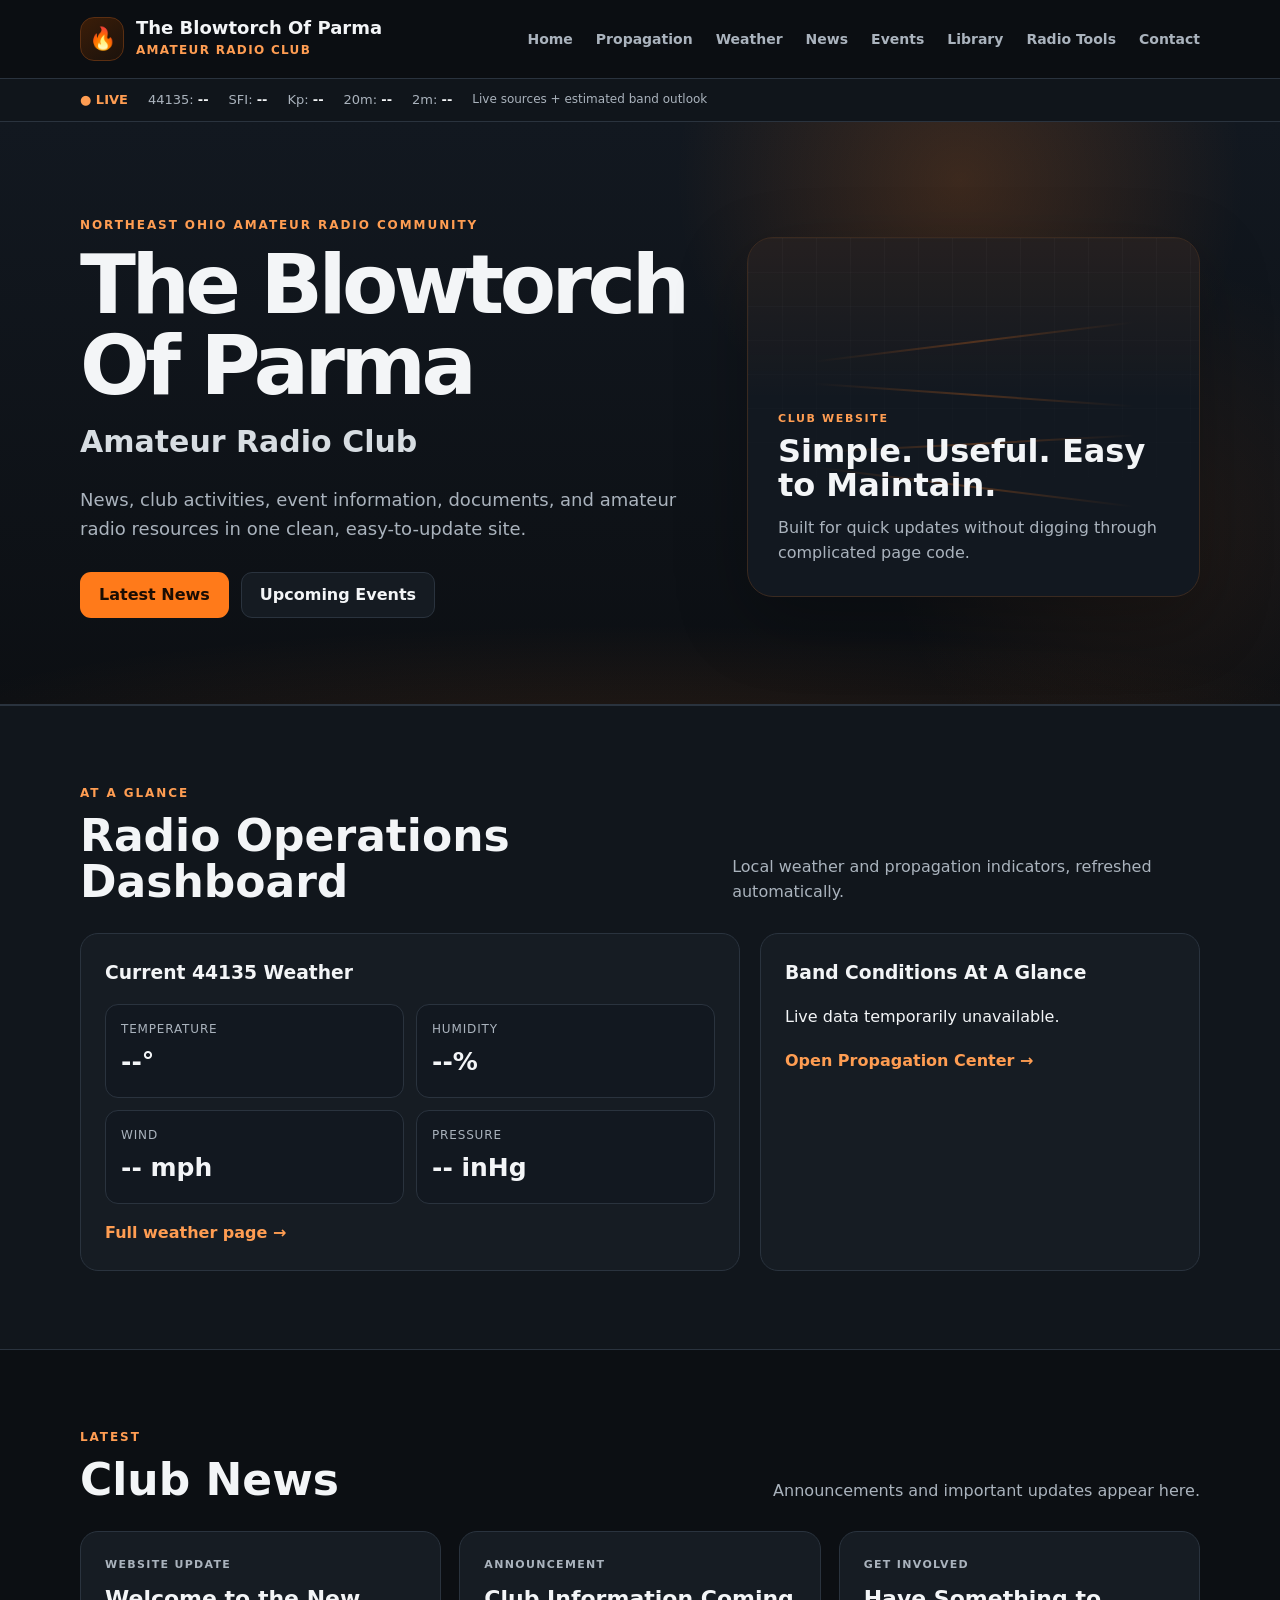
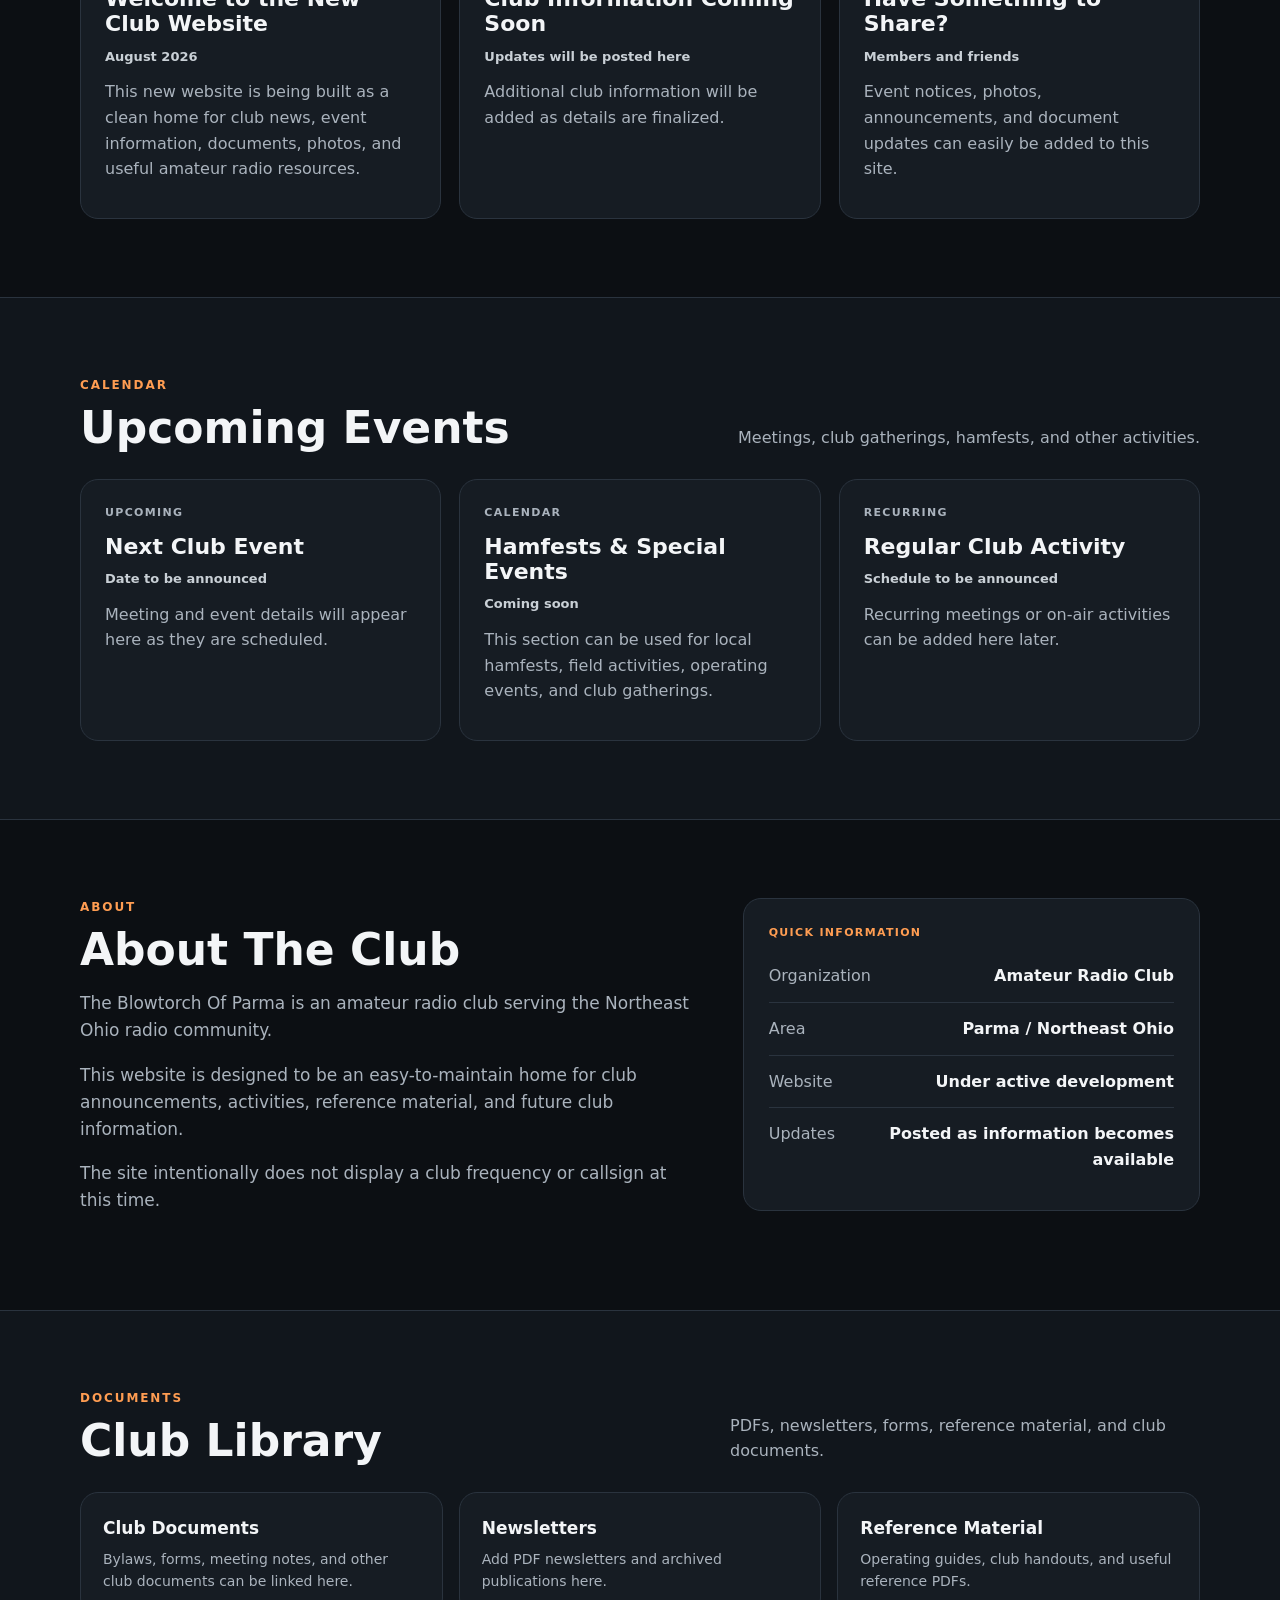
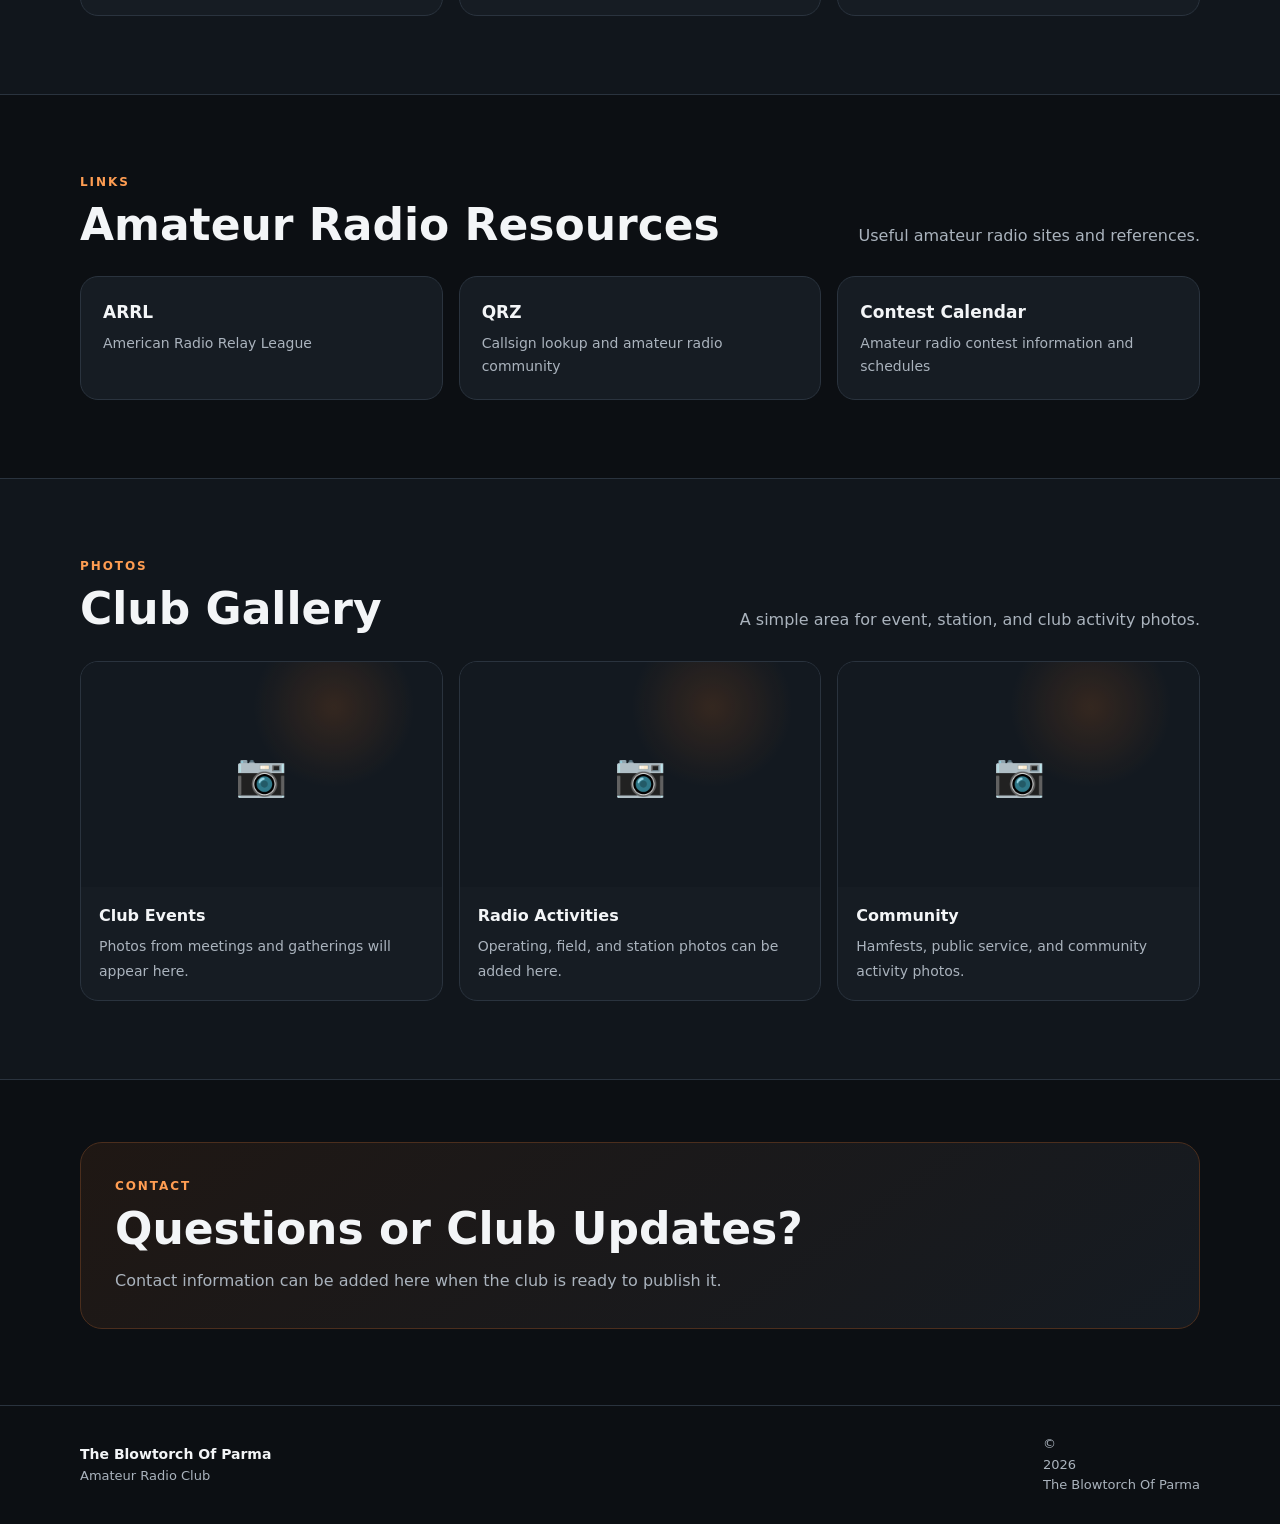
==== index.html @ c7b8f574 "Startup" ====
<!doctype html>
<html lang="en">
<head>
  <meta charset="utf-8">
  <meta name="viewport" content="width=device-width, initial-scale=1">
  <meta name="description" content="The Blowtorch Of Parma - Amateur Radio Club">
  <title>The Blowtorch Of Parma - Amateur Radio Club</title>
  <link rel="stylesheet" href="assets/css/style.css">
</head>
<body>
  <header class="site-header">
    <div class="container header-inner">
      <a class="brand" href="#home" aria-label="The Blowtorch Of Parma home">
        <div class="brand-mark" aria-hidden="true">🔥</div>
        <div class="brand-copy">
          <strong>The Blowtorch Of Parma</strong>
          <span>Amateur Radio Club</span>
        </div>
      </a>

      <button class="nav-toggle" id="navToggle" aria-expanded="false" aria-controls="siteNav">☰</button>

      <nav id="siteNav">
        <a href="index.html">Home</a>
        <a href="solar.html">Propagation</a>
        <a href="weather.html">Weather</a>
        <a href="index.html#news">News</a>
        <a href="index.html#events">Events</a>
        <a href="index.html#library">Library</a>
        <a href="resources.html">Radio Tools</a>
        <a href="index.html#contact">Contact</a>
      </nav>
    </div>
  </header>
  <div class="ops-strip">
    <div class="container ops-strip-inner">
      <span class="ops-live">● LIVE</span>
      <span class="ops-strip-item">44135: <strong id="opsWeather">--</strong></span>
      <span class="ops-strip-item">SFI: <strong id="opsSfi">--</strong></span>
      <span class="ops-strip-item">Kp: <strong id="opsKp">--</strong></span>
      <span class="ops-strip-item">20m: <strong id="ops20">--</strong></span>
      <span class="ops-strip-item">2m: <strong id="ops2m">--</strong></span>
      <span class="ops-strip-item status-small">Live sources + estimated band outlook</span>
    </div>
  </div>

  <main id="home">
    <section class="hero">
      <div class="container hero-grid">
        <div class="hero-copy">
          <p class="eyebrow">Northeast Ohio Amateur Radio Community</p>
          <h1>The Blowtorch Of Parma</h1>
          <p class="hero-subtitle">Amateur Radio Club</p>
          <p class="hero-text">
            News, club activities, event information, documents, and amateur radio resources in one clean, easy-to-update site.
          </p>
          <div class="hero-actions">
            <a class="button primary" href="#news">Latest News</a>
            <a class="button secondary" href="#events">Upcoming Events</a>
          </div>
        </div>

        <div class="hero-panel">
          <div class="signal-lines" aria-hidden="true">
            <span></span><span></span><span></span><span></span>
          </div>
          <div class="hero-panel-content">
            <p class="panel-label">Club Website</p>
            <h2>Simple. Useful. Easy to Maintain.</h2>
            <p>Built for quick updates without digging through complicated page code.</p>
          </div>
        </div>
      </div>
    </section>

    
    <section class="section alt" id="operations">
      <div class="container">
        <div class="section-heading">
          <div><p class="eyebrow">At A Glance</p><h2>Radio Operations Dashboard</h2></div>
          <p class="section-intro">Local weather and propagation indicators, refreshed automatically.</p>
        </div>
        <div class="dashboard-grid">
          <article class="dashboard-panel">
            <h3>Current 44135 Weather</h3>
            <div class="mini-metrics">
              <div class="mini-metric"><span>Temperature</span><strong id="homeTemp">--°</strong></div>
              <div class="mini-metric"><span>Humidity</span><strong id="homeHumidity">--%</strong></div>
              <div class="mini-metric"><span>Wind</span><strong id="homeWind">-- mph</strong></div>
              <div class="mini-metric"><span>Pressure</span><strong id="homePressure">-- inHg</strong></div>
            </div>
            <p style="margin:16px 0 0"><a class="text-link" href="weather.html">Full weather page →</a></p>
          </article>
          <article class="dashboard-panel">
            <h3>Band Conditions At A Glance</h3>
            <div id="homeBandSummary" class="band-summary"><span class="loading">Loading propagation estimate…</span></div>
            <p style="margin:18px 0 0"><a class="text-link" href="solar.html">Open Propagation Center →</a></p>
          </article>
        </div>
      </div>
    </section>

    <section class="section" id="news">
      <div class="container">
        <div class="section-heading">
          <div>
            <p class="eyebrow">Latest</p>
            <h2>Club News</h2>
          </div>
          <p class="section-intro">Announcements and important updates appear here.</p>
        </div>
        <div id="newsGrid" class="card-grid"></div>
      </div>
    </section>

    <section class="section alt" id="events">
      <div class="container">
        <div class="section-heading">
          <div>
            <p class="eyebrow">Calendar</p>
            <h2>Upcoming Events</h2>
          </div>
          <p class="section-intro">Meetings, club gatherings, hamfests, and other activities.</p>
        </div>
        <div id="eventsGrid" class="card-grid"></div>
      </div>
    </section>

    <section class="section" id="about">
      <div class="container">
        <div class="split">
          <div>
            <p class="eyebrow">About</p>
            <h2>About The Club</h2>
            <div id="aboutText" class="prose"></div>
          </div>

          <aside class="info-card">
            <p class="card-kicker">Quick Information</p>
            <div id="quickInfo"></div>
          </aside>
        </div>
      </div>
    </section>

    <section class="section alt" id="library">
      <div class="container">
        <div class="section-heading">
          <div>
            <p class="eyebrow">Documents</p>
            <h2>Club Library</h2>
          </div>
          <p class="section-intro">PDFs, newsletters, forms, reference material, and club documents.</p>
        </div>
        <div id="libraryGrid" class="resource-grid"></div>
      </div>
    </section>

    <section class="section" id="resources">
      <div class="container">
        <div class="section-heading">
          <div>
            <p class="eyebrow">Links</p>
            <h2>Amateur Radio Resources</h2>
          </div>
          <p class="section-intro">Useful amateur radio sites and references.</p>
        </div>
        <div id="resourcesGrid" class="resource-grid"></div>
      </div>
    </section>

    <section class="section alt" id="gallery">
      <div class="container">
        <div class="section-heading">
          <div>
            <p class="eyebrow">Photos</p>
            <h2>Club Gallery</h2>
          </div>
          <p class="section-intro">A simple area for event, station, and club activity photos.</p>
        </div>
        <div id="galleryGrid" class="gallery-grid"></div>
      </div>
    </section>

    <section class="section contact-section" id="contact">
      <div class="container contact-card">
        <div>
          <p class="eyebrow">Contact</p>
          <h2>Questions or Club Updates?</h2>
          <p id="contactText">Contact information can be added here when you're ready.</p>
        </div>
        <a id="contactButton" class="button primary hidden" href="#">Email The Club</a>
      </div>
    </section>
  </main>

  <footer>
    <div class="container footer-inner">
      <div>
        <strong>The Blowtorch Of Parma</strong>
        <span>Amateur Radio Club</span>
      </div>
      <div>© <span id="year"></span> The Blowtorch Of Parma</div>
    </div>
  </footer>

  <script src="assets/js/live-data.js"></script>
  <script src="content/site-data.js"></script>
  <script src="assets/js/app.js"></script>

<script>
async function loadHomeOps(){
  try{
    const [w,s]=await Promise.all([BLOWTORCH_LIVE.getWeather(),BLOWTORCH_LIVE.getSolar()]);
    const c=w.current||{};
    const f=v=>Number.isFinite(Number(v))?Math.round(Number(v)):"--";
    const pressure=Number(c.surface_pressure);
    document.getElementById("homeTemp").textContent=f(c.temperature_2m)+"°";
    document.getElementById("homeHumidity").textContent=f(c.relative_humidity_2m)+"%";
    document.getElementById("homeWind").textContent=f(c.wind_speed_10m)+" mph";
    document.getElementById("homePressure").textContent=Number.isFinite(pressure)?(pressure*0.0295299830714).toFixed(2)+" inHg":"--";
    document.getElementById("opsWeather").textContent=f(c.temperature_2m)+"°F";
    document.getElementById("opsSfi").textContent=s.sfi!==null?Math.round(s.sfi):"--";
    document.getElementById("opsKp").textContent=s.kp!==null?Number(s.kp).toFixed(1):"--";

    const hf=BLOWTORCH_LIVE.hfBands(s,w);
    const vhf=BLOWTORCH_LIVE.vhfBands(s,w);
    const chosen=[...hf.filter(x=>["80m","40m","20m","10m","6m"].includes(x.band)),
                  ...vhf.filter(x=>["2m","70cm"].includes(x.band))];
    const box=document.getElementById("homeBandSummary");
    box.innerHTML="";
    chosen.forEach(b=>{
      const status=b.current;
      const chip=document.createElement("span");
      chip.className="band-chip band-"+(status.cls||"neutral");
      chip.innerHTML='<span class="band-dot"></span><strong>'+b.band+'</strong> '+status.label;
      box.appendChild(chip);
    });
    const b20=hf.find(x=>x.band==="20m");
    const b2=vhf.find(x=>x.band==="2m");
    document.getElementById("ops20").textContent=b20?.current?.label||"--";
    document.getElementById("ops2m").textContent=b2?.current?.label||"--";
  }catch(e){
    console.error(e);
    const box=document.getElementById("homeBandSummary");
    if(box) box.textContent="Live data temporarily unavailable.";
  }
}
loadHomeOps();
</script>

</body>
</html>
---- assets/css/style.css ----
*{box-sizing:border-box}
:root{
  --bg:#0c0f13;
  --bg-soft:#11161c;
  --panel:#161c23;
  --panel-2:#1b222b;
  --line:#2a333e;
  --text:#f3f5f7;
  --muted:#aab3bd;
  --orange:#ff7a1a;
  --orange-soft:#ff9d52;
  --max:1120px;
  --radius:18px;
}
html{scroll-behavior:smooth}
body{
  margin:0;
  font-family:Inter,ui-sans-serif,system-ui,-apple-system,BlinkMacSystemFont,"Segoe UI",sans-serif;
  background:var(--bg);
  color:var(--text);
  line-height:1.6;
}
a{color:inherit}
img{max-width:100%;display:block}
.container{width:min(var(--max),calc(100% - 36px));margin:auto}
.site-header{
  position:sticky;top:0;z-index:50;
  background:rgba(12,15,19,.92);
  border-bottom:1px solid var(--line);
  backdrop-filter:blur(14px);
}
.header-inner{min-height:78px;display:flex;align-items:center;justify-content:space-between;gap:24px}
.brand{display:flex;align-items:center;gap:12px;text-decoration:none}
.brand-mark{
  width:44px;height:44px;border-radius:14px;
  display:grid;place-items:center;
  background:linear-gradient(145deg,#3b1d08,#1b120c);
  border:1px solid #5b2f12;
  font-size:22px;
}
.brand-copy strong{display:block;font-size:18px;line-height:1.15}
.brand-copy span{display:block;color:var(--orange-soft);font-size:12px;font-weight:800;letter-spacing:.11em;text-transform:uppercase;margin-top:3px}
nav{display:flex;gap:23px}
nav a{text-decoration:none;color:var(--muted);font-size:14px;font-weight:700}
nav a:hover{color:var(--text)}
.nav-toggle{display:none;background:transparent;border:1px solid var(--line);color:var(--text);border-radius:10px;padding:7px 11px;font-size:20px}
.hero{
  position:relative;
  overflow:hidden;
  border-bottom:1px solid var(--line);
  background:
    radial-gradient(circle at 75% 10%,rgba(255,122,26,.18),transparent 26%),
    radial-gradient(circle at 90% 70%,rgba(255,122,26,.08),transparent 22%),
    linear-gradient(180deg,#121820 0%,#0c0f13 100%);
}
.hero:after{
  content:"";
  position:absolute;inset:auto -15% -170px -15%;
  height:260px;
  background:radial-gradient(ellipse at center,rgba(255,122,26,.10),transparent 65%);
  pointer-events:none;
}
.hero-grid{
  position:relative;z-index:2;
  display:grid;grid-template-columns:1.15fr .85fr;
  gap:54px;align-items:center;
  padding:94px 0 86px;
}
.eyebrow{margin:0 0 10px;color:var(--orange-soft);font-size:12px;font-weight:900;letter-spacing:.16em;text-transform:uppercase}
h1{font-size:clamp(48px,7vw,82px);line-height:.98;letter-spacing:-.055em;margin:0 0 12px}
.hero-subtitle{font-size:clamp(21px,3vw,30px);font-weight:750;margin:0 0 20px;color:#d7dde2}
.hero-text{max-width:690px;color:var(--muted);font-size:18px;margin:0 0 28px}
.hero-actions{display:flex;gap:12px;flex-wrap:wrap}
.button{
  display:inline-flex;align-items:center;justify-content:center;
  min-height:46px;padding:0 18px;border-radius:11px;
  text-decoration:none;font-weight:850;border:1px solid transparent;
}
.button.primary{background:var(--orange);color:#1b0d03}
.button.primary:hover{background:var(--orange-soft)}
.button.secondary{background:#151b22;border-color:var(--line);color:var(--text)}
.button.secondary:hover{border-color:#46515e;background:#1b232c}
.hero-panel{
  position:relative;
  min-height:360px;
  border-radius:26px;
  border:1px solid #3a2a20;
  background:
    linear-gradient(180deg,rgba(255,122,26,.08),transparent 45%),
    #121820;
  padding:30px;
  overflow:hidden;
  box-shadow:0 24px 70px rgba(0,0,0,.26);
}
.hero-panel:before{
  content:"";
  position:absolute;inset:0;
  background:
    linear-gradient(rgba(255,255,255,.025) 1px,transparent 1px),
    linear-gradient(90deg,rgba(255,255,255,.025) 1px,transparent 1px);
  background-size:34px 34px;
  mask-image:linear-gradient(to bottom,black,transparent 88%);
}
.signal-lines{position:absolute;inset:34px}
.signal-lines span{
  position:absolute;left:8%;right:8%;height:2px;
  background:linear-gradient(90deg,transparent,var(--orange),transparent);
  opacity:.25;border-radius:2px;
}
.signal-lines span:nth-child(1){top:24%;transform:rotate(-7deg)}
.signal-lines span:nth-child(2){top:42%;transform:rotate(4deg)}
.signal-lines span:nth-child(3){top:59%;transform:rotate(-3deg)}
.signal-lines span:nth-child(4){top:74%;transform:rotate(7deg)}
.hero-panel-content{position:absolute;left:30px;right:30px;bottom:30px;z-index:2}
.panel-label{margin:0 0 8px;color:var(--orange-soft);font-size:11px;font-weight:900;letter-spacing:.15em;text-transform:uppercase}
.hero-panel h2{font-size:32px;line-height:1.05;margin:0 0 12px}
.hero-panel p:last-child{margin:0;color:var(--muted)}
.section{padding:78px 0}
.section.alt{background:var(--bg-soft);border-top:1px solid var(--line);border-bottom:1px solid var(--line)}
.section-heading{display:flex;align-items:end;justify-content:space-between;gap:30px;margin-bottom:28px}
.section-heading h2,.split h2,.contact-card h2{font-size:clamp(30px,4vw,44px);line-height:1.05;margin:0}
.section-intro{max-width:470px;color:var(--muted);margin:0}
.card-grid{display:grid;grid-template-columns:repeat(3,1fr);gap:18px}
.card,.info-card,.resource-card,.gallery-card{
  background:var(--panel);
  border:1px solid var(--line);
  border-radius:var(--radius);
}
.card{padding:24px}
.card:hover,.resource-card:hover,.gallery-card:hover{border-color:#46515e}
.card-kicker{margin:0 0 9px;color:var(--orange-soft);font-size:11px;font-weight:900;letter-spacing:.12em;text-transform:uppercase}
.card h3{margin:0 0 10px;font-size:22px;line-height:1.15}
.card p{color:var(--muted);margin:0 0 12px}
.meta{font-size:13px;color:#c9d0d6!important;font-weight:750}
.text-link{color:var(--orange-soft);text-decoration:none;font-weight:800}
.split{display:grid;grid-template-columns:1.15fr .85fr;gap:44px;align-items:start}
.prose p{color:var(--muted);font-size:17px}
.info-card{padding:25px}
.quick-row{display:flex;justify-content:space-between;gap:18px;padding:13px 0;border-bottom:1px solid var(--line)}
.quick-row:last-child{border-bottom:0}
.quick-row span:first-child{color:var(--muted)}
.quick-row span:last-child{text-align:right;font-weight:750}
.resource-grid{display:grid;grid-template-columns:repeat(3,1fr);gap:16px}
.resource-card{display:block;padding:22px;text-decoration:none;background:var(--panel);transition:.15s ease}
.resource-card strong{display:block;font-size:17px;margin-bottom:6px}
.resource-card span{display:block;color:var(--muted);font-size:14px}
.gallery-grid{display:grid;grid-template-columns:repeat(3,1fr);gap:16px}
.gallery-card{overflow:hidden;background:var(--panel)}
.gallery-placeholder{
  aspect-ratio:16/10;
  display:grid;place-items:center;
  background:
    radial-gradient(circle at 70% 20%,rgba(255,122,26,.14),transparent 26%),
    #131920;
  color:#9ca7b2;font-size:42px;
}
.gallery-caption{padding:16px 18px}
.gallery-caption strong{display:block;margin-bottom:4px}
.gallery-caption span{color:var(--muted);font-size:14px}
.contact-section{padding-top:62px;padding-bottom:76px}
.contact-card{
  display:flex;align-items:center;justify-content:space-between;gap:30px;
  padding:34px;border:1px solid #4b2e1d;
  background:linear-gradient(145deg,rgba(255,122,26,.08),rgba(22,28,35,.92));
  border-radius:22px;
}
.contact-card p:last-child{color:var(--muted);margin-bottom:0}
footer{border-top:1px solid var(--line);padding:28px 0;color:var(--muted);font-size:13px}
.footer-inner{display:flex;justify-content:space-between;align-items:center;gap:24px}
.footer-inner strong{display:block;color:var(--text);font-size:14px}
.footer-inner span{display:block}
.hidden{display:none!important}
@media(max-width:900px){
  .hero-grid,.split{grid-template-columns:1fr}
  .hero-panel{min-height:300px}
  .card-grid,.resource-grid,.gallery-grid{grid-template-columns:1fr 1fr}
}
@media(max-width:760px){
  .nav-toggle{display:block}
  nav{
    display:none;position:absolute;left:18px;right:18px;top:78px;
    flex-direction:column;gap:0;padding:8px;
    border:1px solid var(--line);background:var(--panel);border-radius:14px;
    box-shadow:0 20px 50px rgba(0,0,0,.28);
  }
  nav.open{display:flex}
  nav a{padding:12px 13px;border-radius:8px}
  nav a:hover{background:#1c242d}
  .hero-grid{padding:70px 0 62px}
  .hero-panel{display:none}
  .section{padding:58px 0}
  .section-heading{align-items:flex-start;flex-direction:column;gap:10px}
  .card-grid,.resource-grid,.gallery-grid{grid-template-columns:1fr}
  .contact-card,.footer-inner{align-items:flex-start;flex-direction:column}
  .brand-copy strong{font-size:16px}
}

.page-hero{
  border-bottom:1px solid var(--line);
  background:
    radial-gradient(circle at 75% 15%,rgba(255,122,26,.14),transparent 28%),
    linear-gradient(180deg,#121820 0%,#0c0f13 100%);
}
.page-hero .container{padding:72px 0 56px}
.page-hero h1{font-size:clamp(42px,6vw,68px);margin-bottom:14px}
.page-lead{max-width:760px;color:var(--muted);font-size:18px;margin:0}
.metric-grid{display:grid;grid-template-columns:repeat(4,1fr);gap:16px}
.metric{
  background:var(--panel);border:1px solid var(--line);border-radius:var(--radius);padding:22px
}
.metric-label{display:block;color:var(--muted);font-size:12px;font-weight:800;letter-spacing:.08em;text-transform:uppercase}
.metric-value{display:block;font-size:32px;font-weight:850;line-height:1.1;margin-top:6px}
.metric-note{display:block;color:var(--muted);font-size:13px;margin-top:6px}
.status-bar{
  display:flex;align-items:center;justify-content:space-between;gap:18px;
  margin-top:22px;padding:16px 18px;border:1px solid var(--line);
  border-radius:14px;background:var(--panel)
}
.status-dot{display:inline-block;width:9px;height:9px;border-radius:50%;background:var(--orange);margin-right:8px}
.data-table{width:100%;border-collapse:collapse;background:var(--panel);border:1px solid var(--line);border-radius:14px;overflow:hidden}
.data-table th,.data-table td{padding:13px 15px;border-bottom:1px solid var(--line);text-align:left}
.data-table th{color:var(--muted);font-size:12px;text-transform:uppercase;letter-spacing:.08em}
.data-table tr:last-child td{border-bottom:0}
.source-note{color:var(--muted);font-size:13px;margin-top:16px}
.source-note a{color:var(--orange-soft)}
.weather-main{display:grid;grid-template-columns:1.05fr .95fr;gap:20px}
.weather-now{
  background:linear-gradient(145deg,rgba(255,122,26,.08),var(--panel));
  border:1px solid #4b2e1d;border-radius:22px;padding:30px
}
.weather-temp{font-size:72px;line-height:1;font-weight:850;letter-spacing:-.05em;margin:10px 0}
.weather-description{font-size:20px;margin:0 0 18px}
.weather-details{display:grid;grid-template-columns:1fr 1fr;gap:12px}
.weather-detail{padding:15px;border-radius:12px;background:rgba(255,255,255,.025);border:1px solid var(--line)}
.weather-detail span{display:block;color:var(--muted);font-size:12px;text-transform:uppercase;letter-spacing:.07em}
.weather-detail strong{display:block;font-size:19px;margin-top:3px}
.forecast-grid{display:grid;grid-template-columns:repeat(4,1fr);gap:12px;margin-top:20px}
.forecast-day{background:var(--panel);border:1px solid var(--line);border-radius:14px;padding:18px}
.forecast-day strong{display:block;margin-bottom:7px}
.forecast-day span{display:block;color:var(--muted);font-size:14px}
.loading{color:var(--muted)}
.error-box{padding:16px;border:1px solid #63352b;background:#251613;border-radius:12px;color:#ffd7cb}
@media(max-width:900px){
  .metric-grid{grid-template-columns:1fr 1fr}
  .weather-main{grid-template-columns:1fr}
  .forecast-grid{grid-template-columns:1fr 1fr}
}
@media(max-width:600px){
  .metric-grid,.forecast-grid{grid-template-columns:1fr}
  .weather-details{grid-template-columns:1fr}
  .status-bar{align-items:flex-start;flex-direction:column}
}

/* Operations Portal additions */
.ops-strip{border-bottom:1px solid var(--line);background:#10151b}
.ops-strip-inner{display:flex;gap:20px;align-items:center;min-height:42px;overflow:hidden;color:var(--muted);font-size:13px}
.ops-strip-item{white-space:nowrap}
.ops-strip strong{color:var(--text)}
.ops-live{color:var(--orange-soft);font-weight:850}
.dashboard-grid{display:grid;grid-template-columns:1.2fr .8fr;gap:20px}
.dashboard-panel{background:var(--panel);border:1px solid var(--line);border-radius:var(--radius);padding:24px}
.dashboard-panel h3{margin:0 0 16px}
.mini-metrics{display:grid;grid-template-columns:repeat(2,1fr);gap:12px}
.mini-metric{border:1px solid var(--line);background:#121820;border-radius:13px;padding:15px}
.mini-metric span{display:block;color:var(--muted);font-size:12px;text-transform:uppercase;letter-spacing:.07em}
.mini-metric strong{display:block;font-size:25px;margin-top:3px}
.band-summary{display:flex;flex-wrap:wrap;gap:9px}
.band-chip{display:inline-flex;gap:8px;align-items:center;padding:8px 10px;border:1px solid var(--line);border-radius:999px;background:#121820;font-size:13px}
.band-dot{width:8px;height:8px;border-radius:50%;background:#7f8a95}
.band-good .band-dot{background:#52c878}
.band-fair .band-dot{background:#e4b84e}
.band-poor .band-dot{background:#de685b}
.band-neutral .band-dot{background:#7f8a95}
.band-table-wrap{overflow-x:auto;border:1px solid var(--line);border-radius:16px}
.band-table{width:100%;border-collapse:collapse;min-width:680px;background:var(--panel)}
.band-table th,.band-table td{padding:13px 14px;border-bottom:1px solid var(--line);text-align:left}
.band-table th{color:var(--muted);font-size:11px;text-transform:uppercase;letter-spacing:.08em}
.band-table tbody tr:last-child td{border-bottom:0}
.rating{display:inline-flex;align-items:center;gap:7px;font-weight:800}
.rating-dot{width:9px;height:9px;border-radius:50%;background:#7f8a95}
.rating.good .rating-dot{background:#52c878}.rating.good{color:#9de3b1}
.rating.fair .rating-dot{background:#e4b84e}.rating.fair{color:#f0d985}
.rating.poor .rating-dot{background:#de685b}.rating.poor{color:#f0a39a}
.rating.neutral .rating-dot{background:#7f8a95}.rating.neutral{color:#c3cbd2}
.disclaimer{margin-top:14px;padding:14px 16px;border:1px solid var(--line);border-radius:12px;background:#11171e;color:var(--muted);font-size:13px}
.tool-grid{display:grid;grid-template-columns:repeat(3,1fr);gap:16px}
.tool-card{display:block;text-decoration:none;background:var(--panel);border:1px solid var(--line);border-radius:var(--radius);padding:22px;transition:.15s ease}
.tool-card:hover{border-color:#4b5663;transform:translateY(-2px)}
.tool-card .tool-type{display:block;color:var(--orange-soft);font-size:11px;font-weight:900;letter-spacing:.1em;text-transform:uppercase;margin-bottom:7px}
.tool-card strong{display:block;font-size:18px;margin-bottom:5px}
.tool-card p{margin:0;color:var(--muted);font-size:14px}
.alert-list{display:grid;gap:10px}
.alert-row{border:1px solid var(--line);border-radius:12px;padding:14px;background:#121820}
.alert-row strong{display:block;margin-bottom:4px}
.alert-row span{color:var(--muted);font-size:13px}
.status-small{color:var(--muted);font-size:12px}
@media(max-width:900px){
  .dashboard-grid{grid-template-columns:1fr}
  .tool-grid{grid-template-columns:1fr 1fr}
}
@media(max-width:640px){
  .ops-strip-inner{overflow-x:auto}
  .tool-grid,.mini-metrics{grid-template-columns:1fr}
}
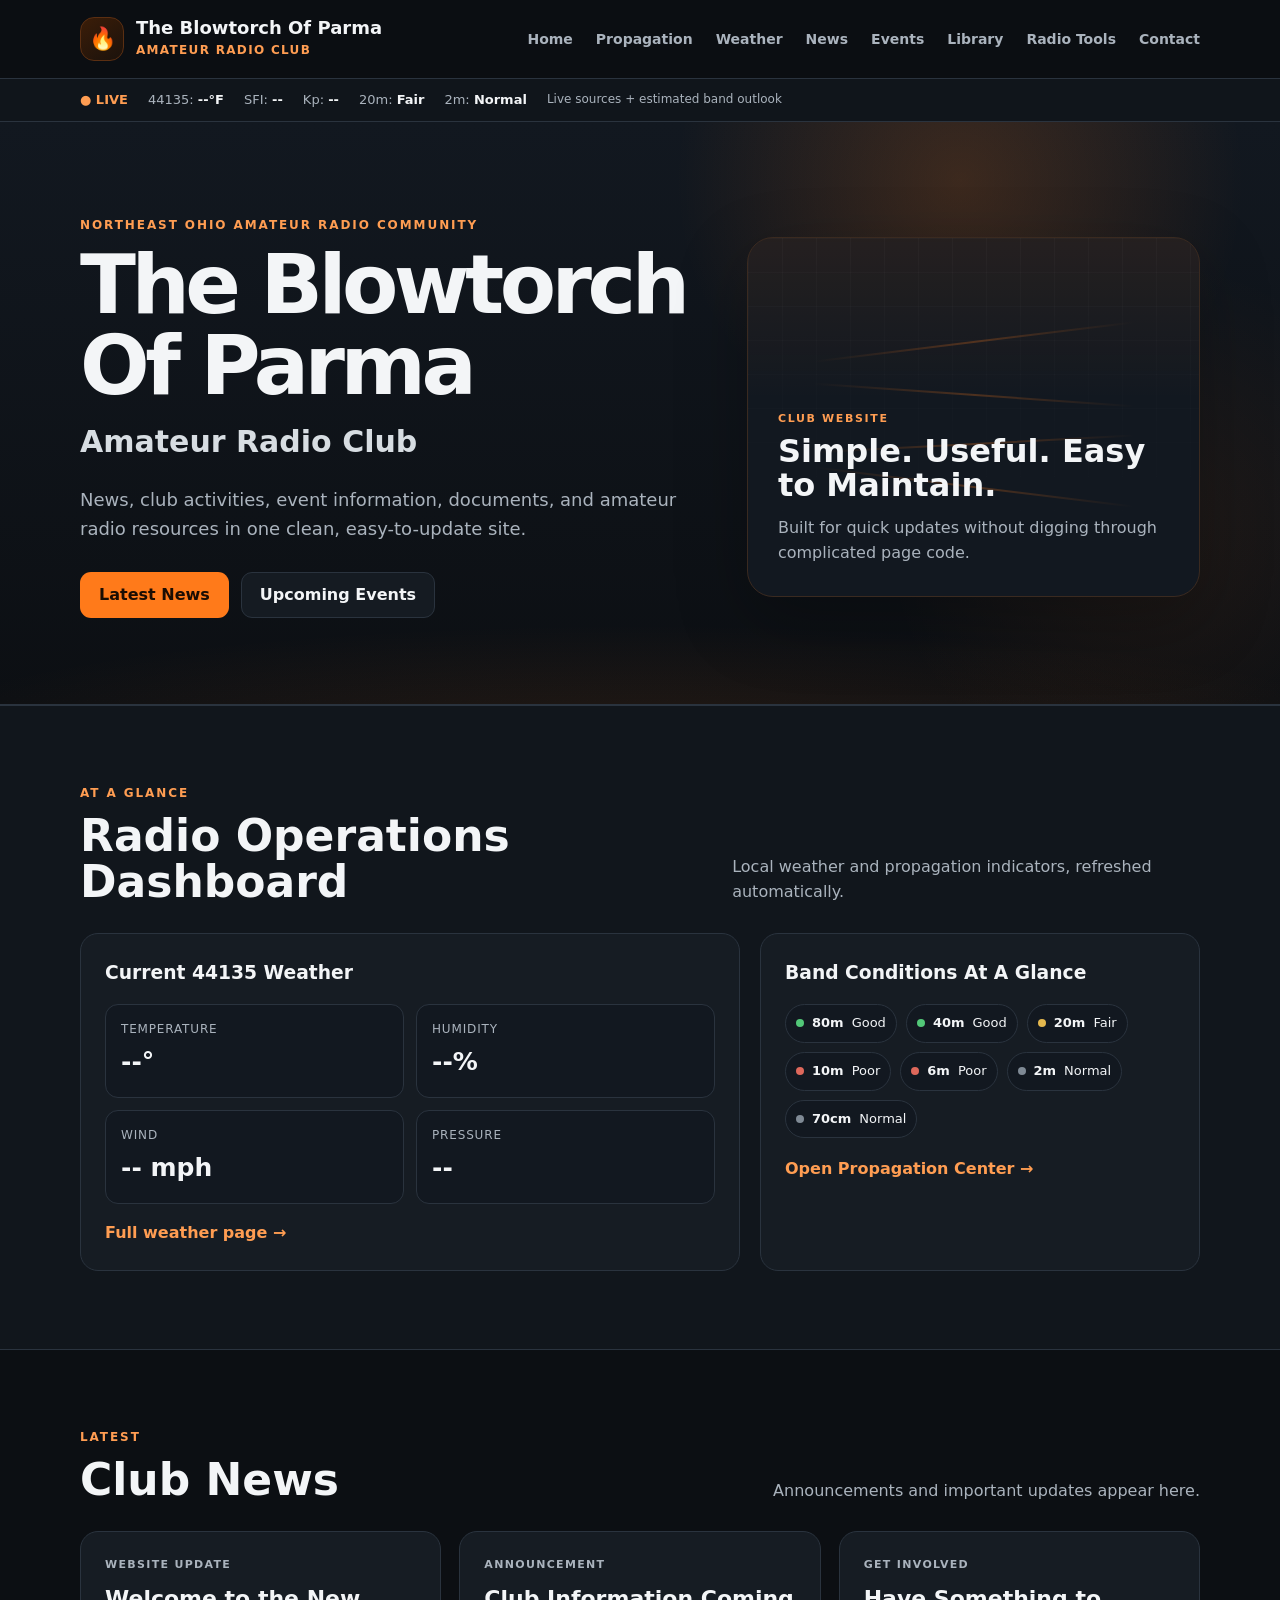
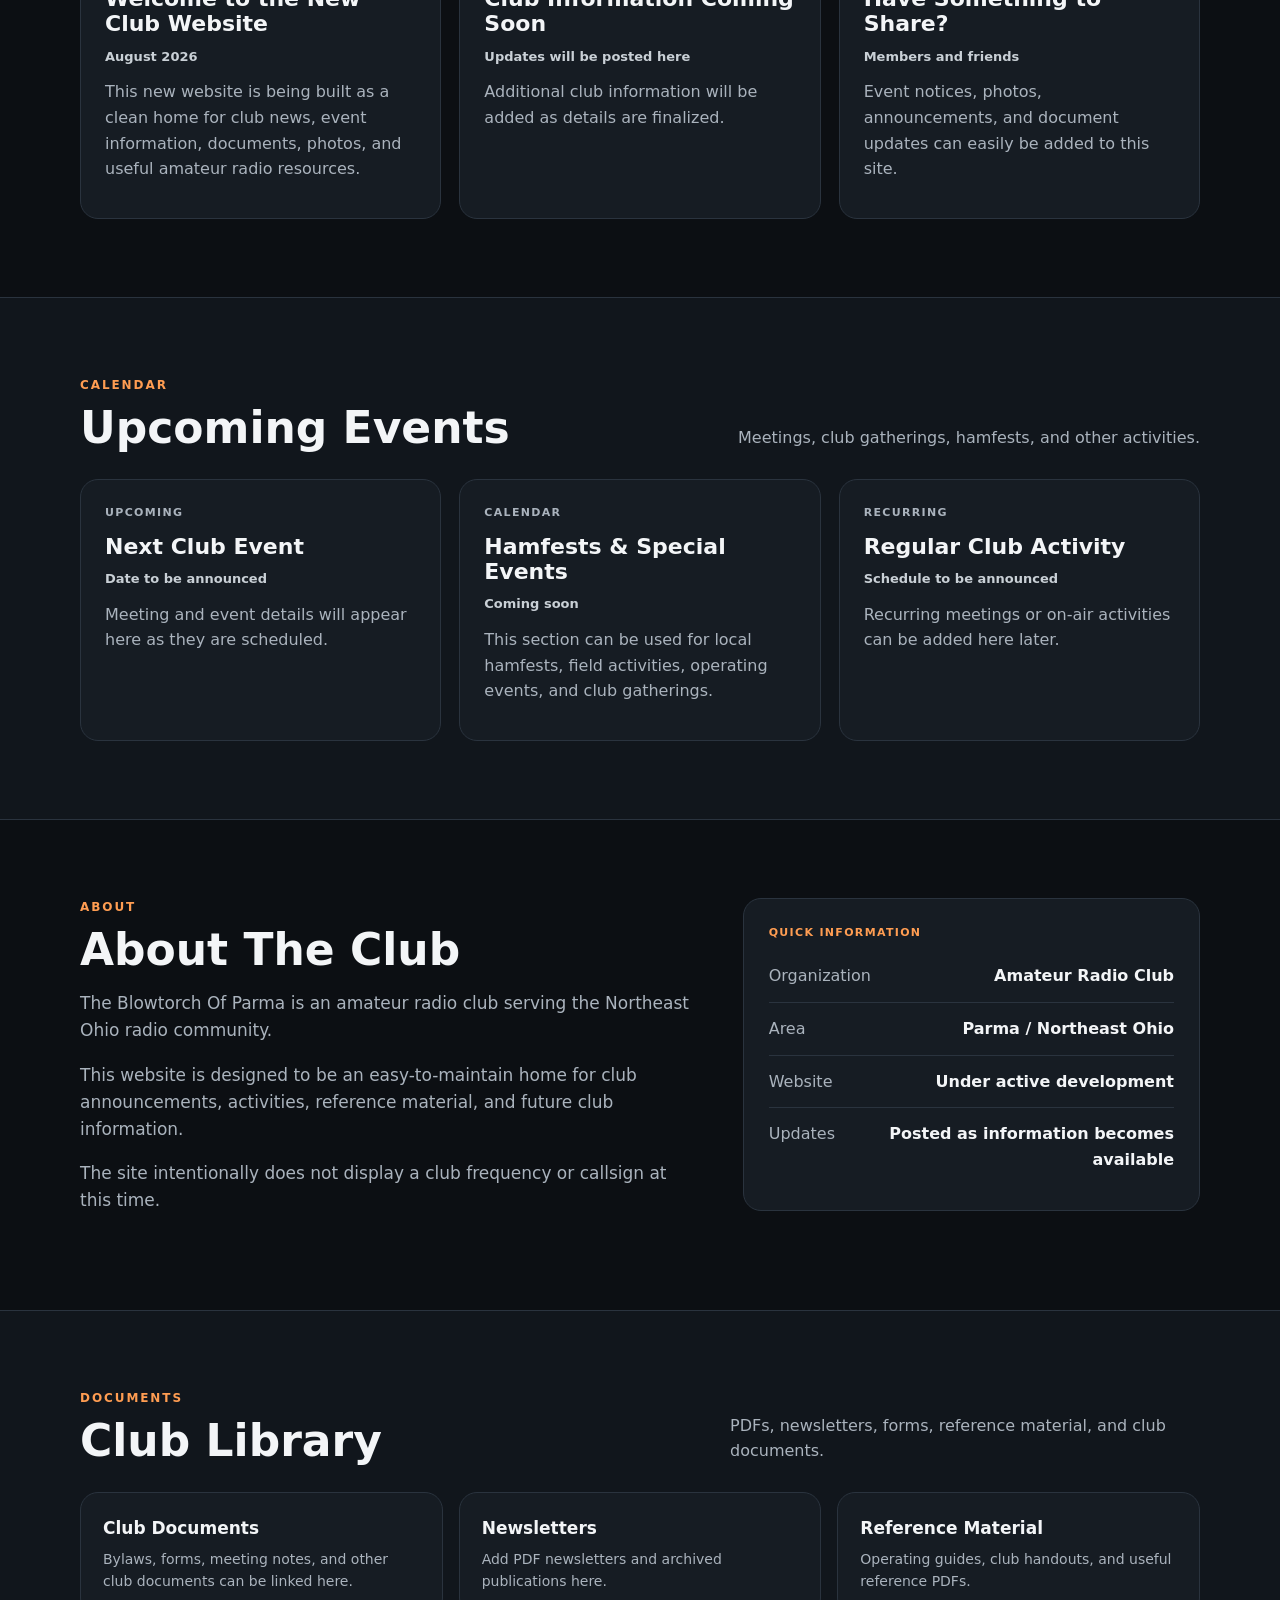
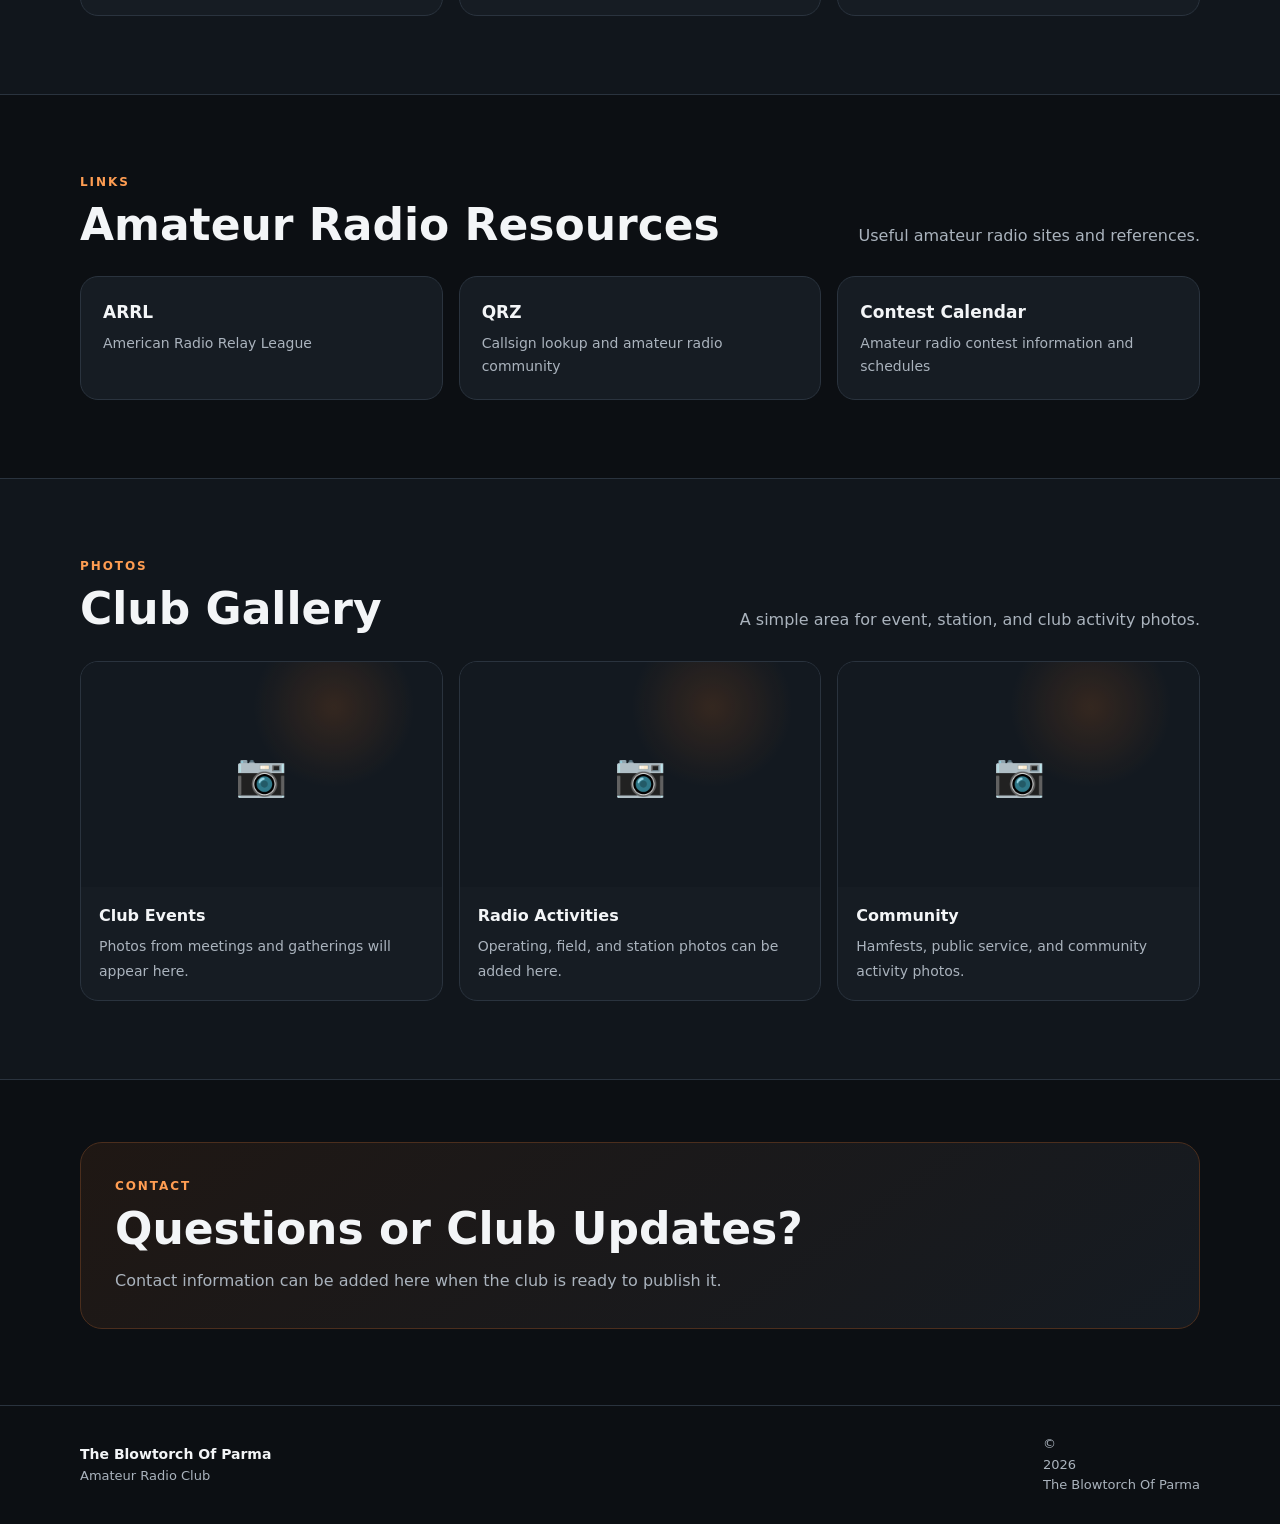
==== commit e6451e64: "2.1" ====
--- a/index.html
+++ b/index.html
@@ -204,15 +204,17 @@
     </div>
   </footer>
 
-  <script src="assets/js/live-data.js"></script>
+  <script src="assets/js/live-data.js?v=4"></script>
   <script src="content/site-data.js"></script>
   <script src="assets/js/app.js"></script>
 
 <script>
 async function loadHomeOps(){
   try{
-    const [w,s]=await Promise.all([BLOWTORCH_LIVE.getWeather(),BLOWTORCH_LIVE.getSolar()]);
-    const c=w.current||{};
+    const [wr,sr]=await Promise.allSettled([BLOWTORCH_LIVE.getWeather(),BLOWTORCH_LIVE.getSolar()]);
+    const w=wr.status==="fulfilled"?wr.value:null;
+    const s=sr.status==="fulfilled"?sr.value:{kp:null,sfi:null};
+    const c=w?.current||{};
     const f=v=>Number.isFinite(Number(v))?Math.round(Number(v)):"--";
     const pressure=Number(c.surface_pressure);
     document.getElementById("homeTemp").textContent=f(c.temperature_2m)+"°";
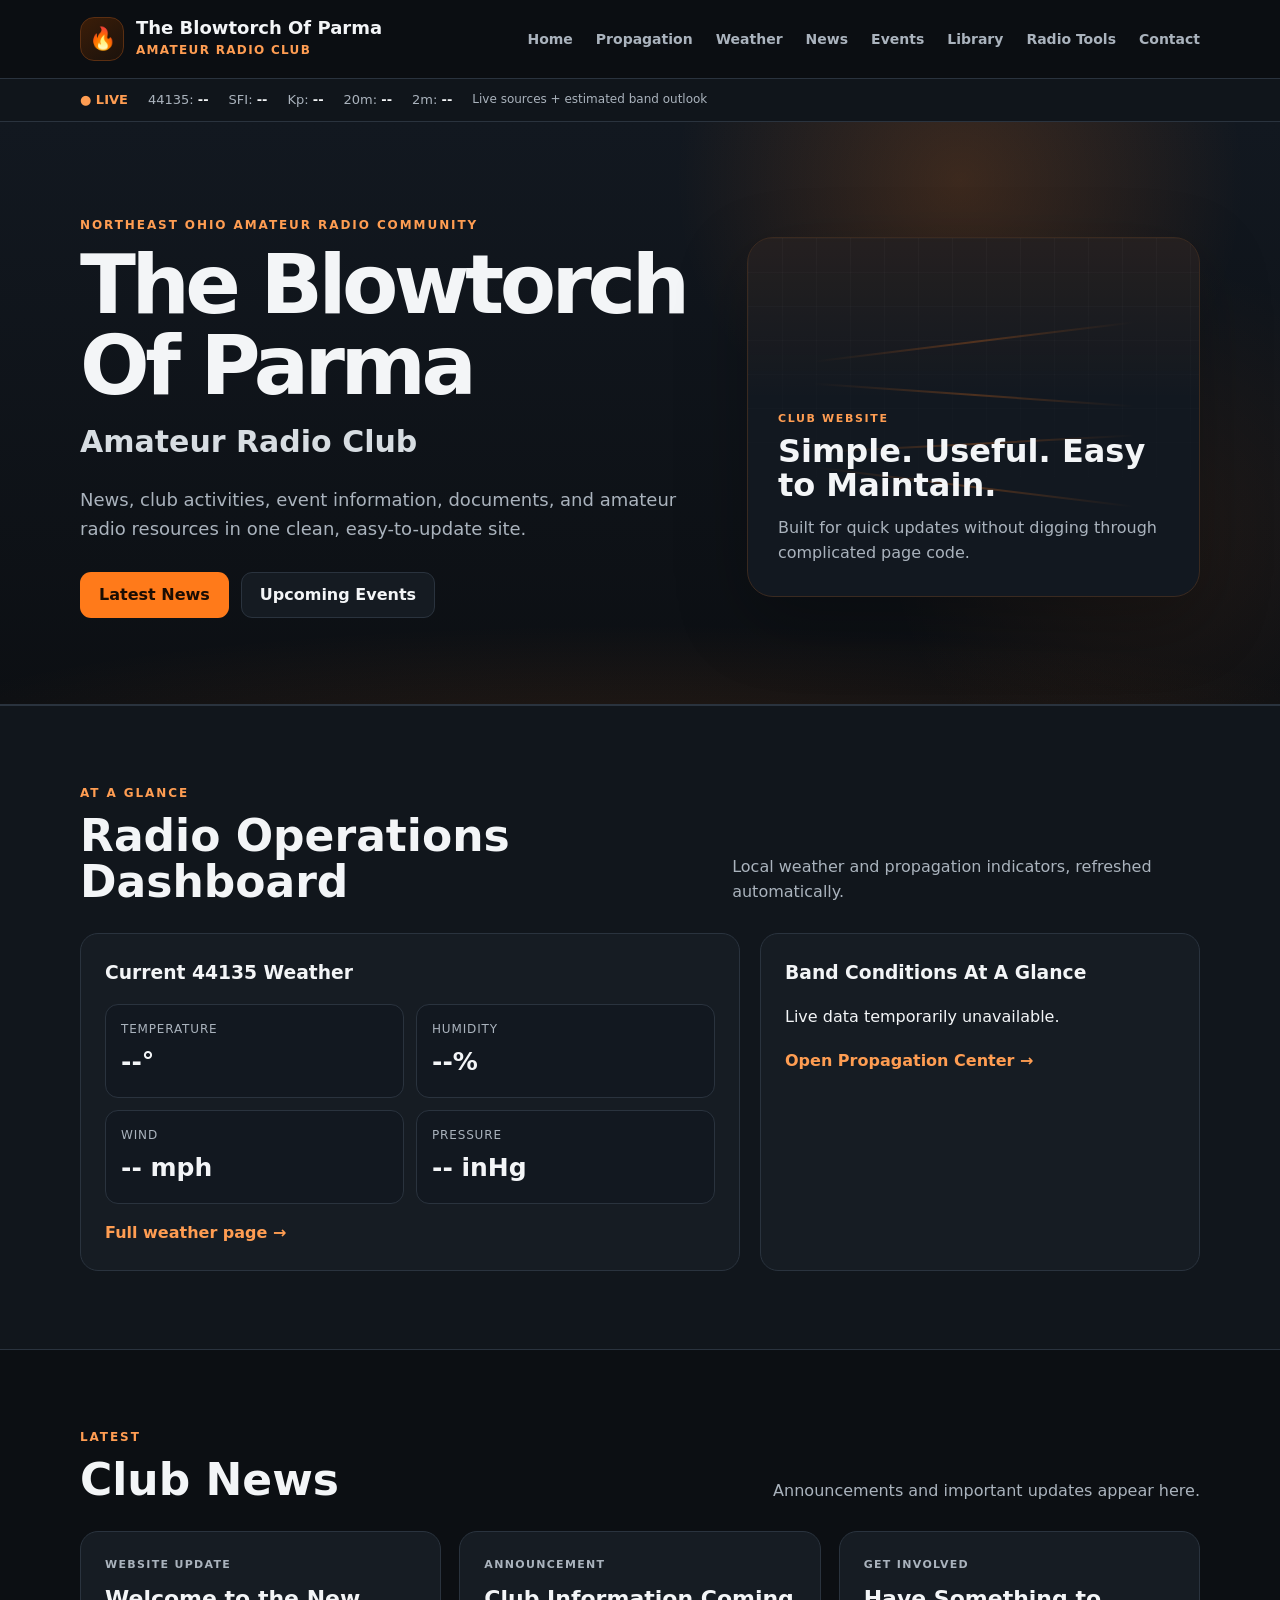
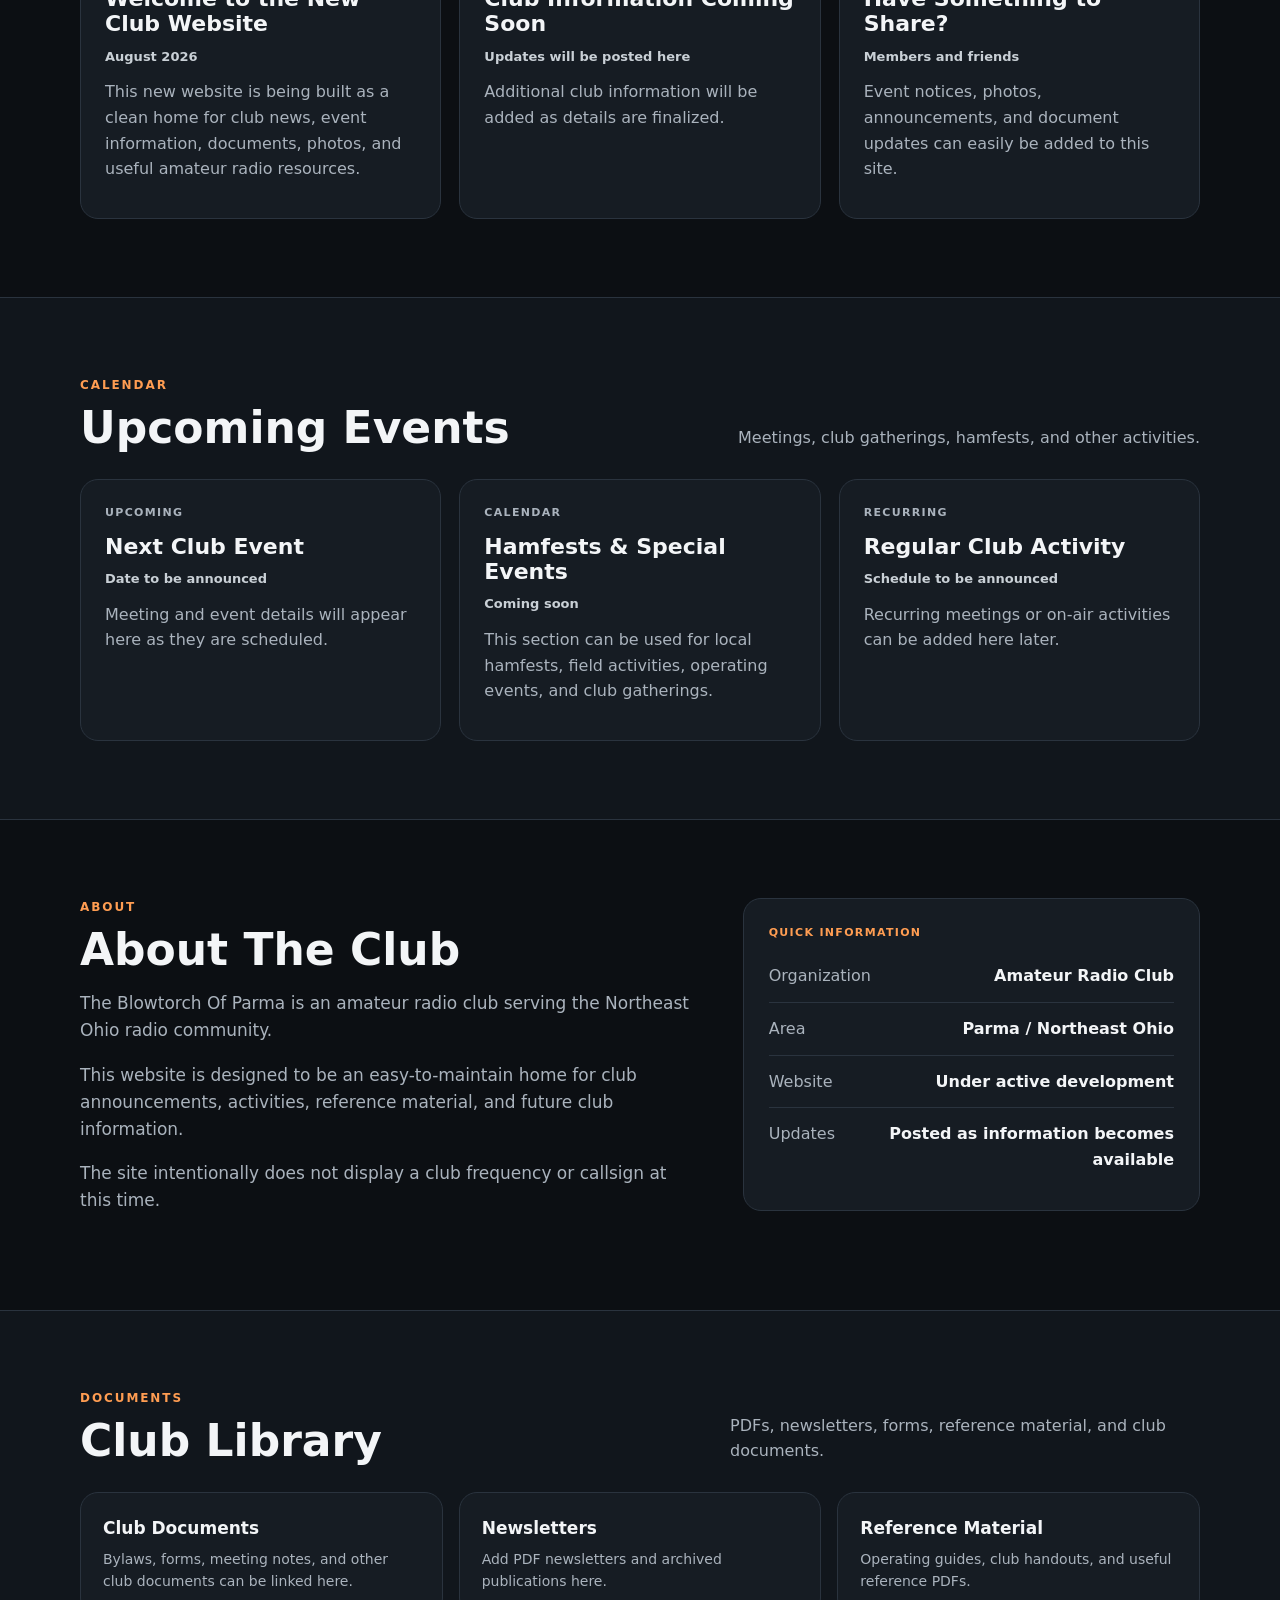
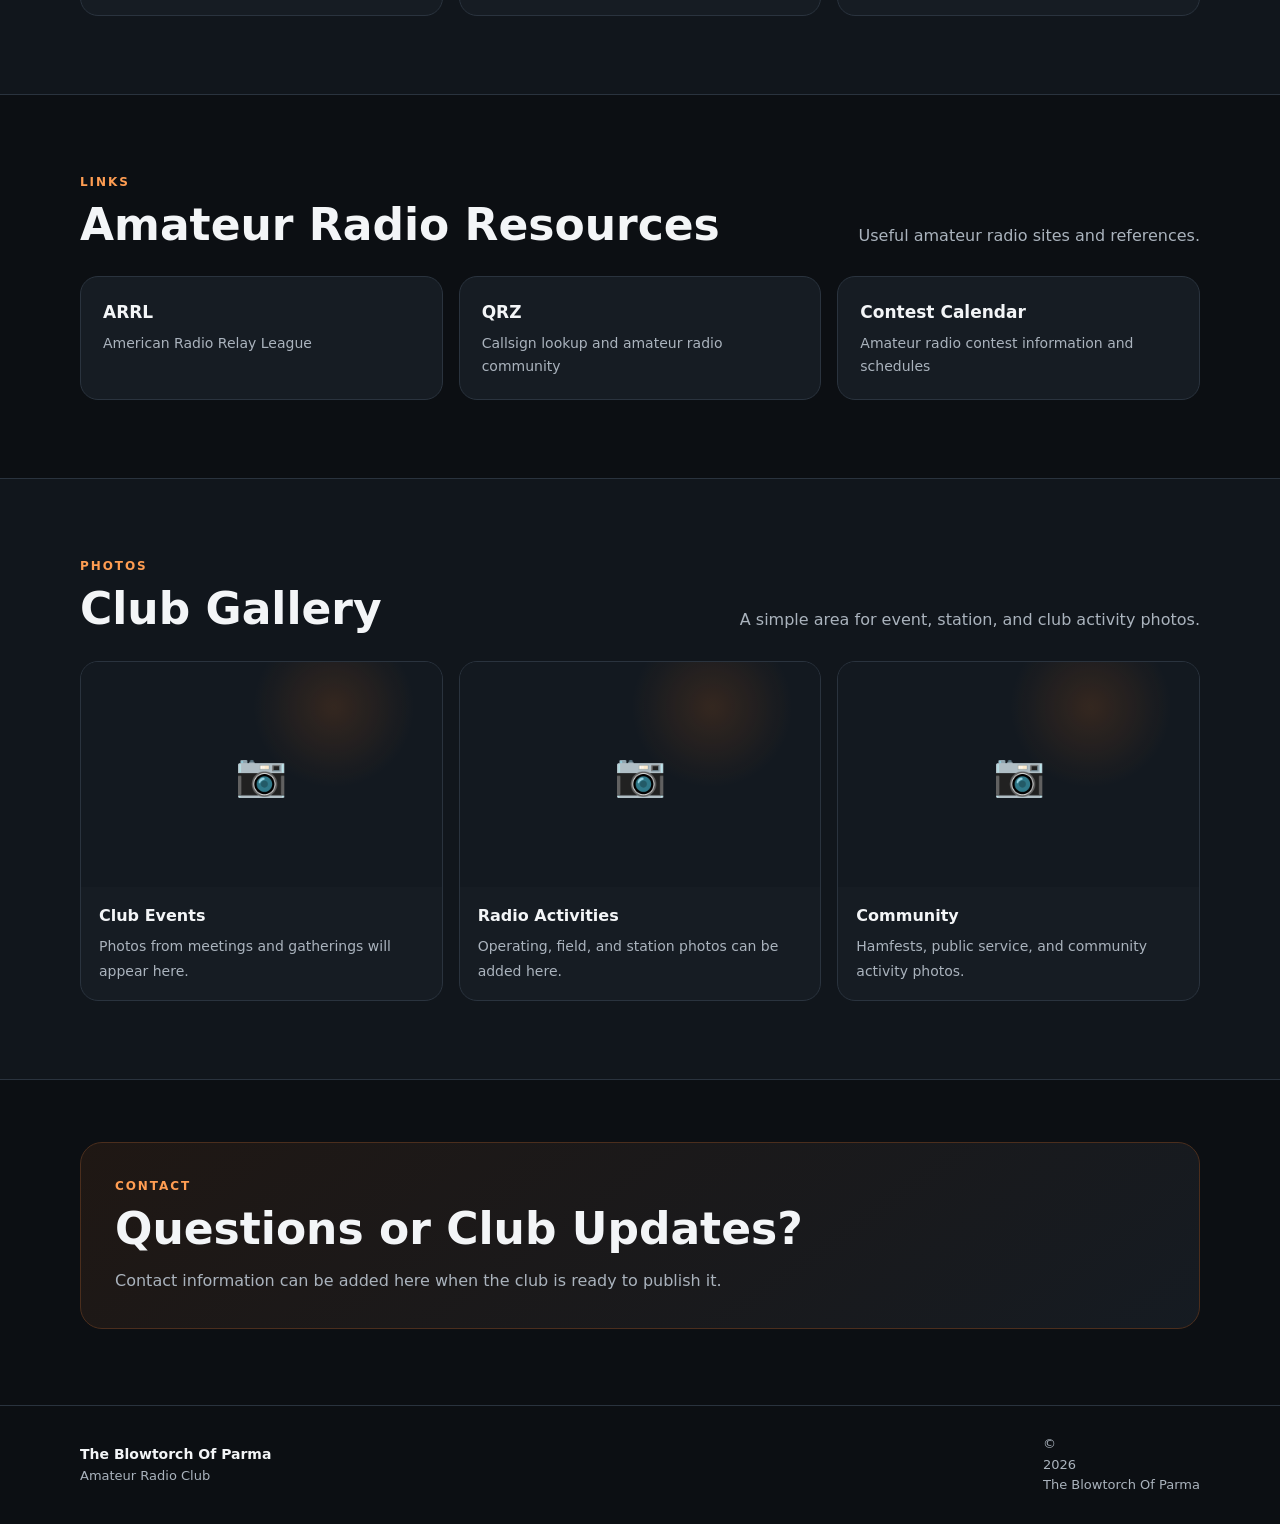
==== commit 67fba280: "2.2" ====
--- a/index.html
+++ b/index.html
@@ -204,17 +204,15 @@
     </div>
   </footer>
 
-  <script src="assets/js/live-data.js?v=4"></script>
+  <script src="assets/js/live-data.js"></script>
   <script src="content/site-data.js"></script>
   <script src="assets/js/app.js"></script>
 
 <script>
 async function loadHomeOps(){
   try{
-    const [wr,sr]=await Promise.allSettled([BLOWTORCH_LIVE.getWeather(),BLOWTORCH_LIVE.getSolar()]);
-    const w=wr.status==="fulfilled"?wr.value:null;
-    const s=sr.status==="fulfilled"?sr.value:{kp:null,sfi:null};
-    const c=w?.current||{};
+    const [w,s]=await Promise.all([BLOWTORCH_LIVE.getWeather(),BLOWTORCH_LIVE.getSolar()]);
+    const c=w.current||{};
     const f=v=>Number.isFinite(Number(v))?Math.round(Number(v)):"--";
     const pressure=Number(c.surface_pressure);
     document.getElementById("homeTemp").textContent=f(c.temperature_2m)+"°";
